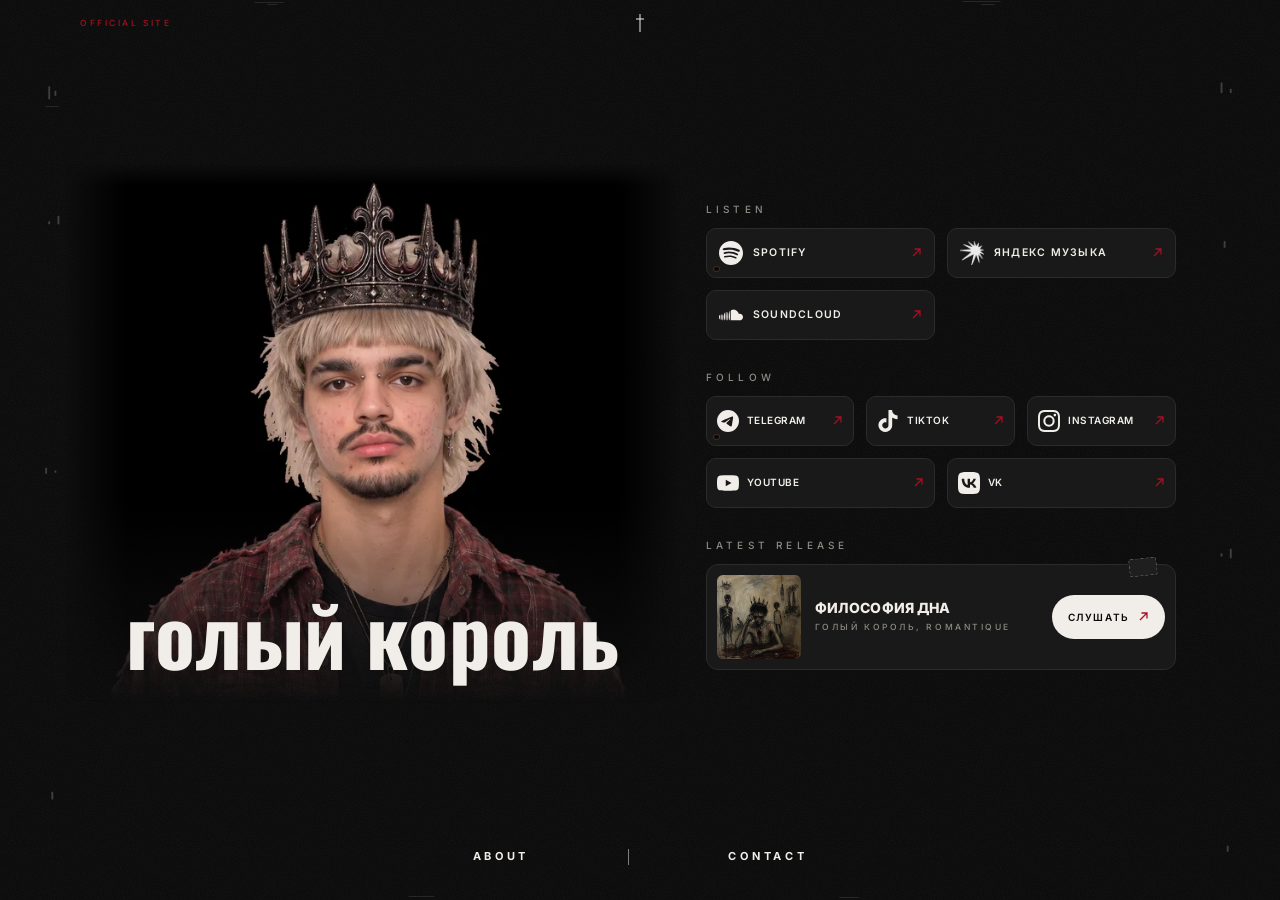
==== index.html @ f4044fd4 "Add files via upload" ====
<!doctype html>
<html lang="ru" data-theme="king">
<head>
<meta charset="utf-8">
<meta name="viewport" content="width=device-width, initial-scale=1, viewport-fit=cover">
<meta http-equiv="Content-Security-Policy" content="default-src 'none'; img-src 'self' data:; style-src 'self'; font-src 'self'; script-src 'self'; connect-src 'self'; base-uri 'none'; form-action 'none'">
<meta name="referrer" content="strict-origin-when-cross-origin">
<title>голый король</title>
<meta name="description" content="голый король — официальный сайт. Музыка, соцсети и новые релизы.">
<meta name="theme-color" content="#080808">
<link rel="canonical" href="https://realnakedking.github.io/">
<meta property="og:type" content="website">
<meta property="og:site_name" content="голый король">
<meta property="og:title" content="голый король">
<meta property="og:description" content="голый король — официальный сайт. Музыка, соцсети и новые релизы.">
<meta property="og:url" content="https://realnakedking.github.io/">
<meta property="og:image" content="https://realnakedking.github.io/assets/img/og.jpg">
<meta property="og:image:width" content="1200">
<meta property="og:image:height" content="630">
<meta name="twitter:card" content="summary_large_image">
<meta name="twitter:image" content="https://realnakedking.github.io/assets/img/og.jpg">
<link rel="icon" href="favicon.ico" sizes="32x32">
<link rel="apple-touch-icon" href="assets/img/apple-touch-icon.png">
<link rel="preload" href="assets/fonts/anton-latin.woff2" as="font" type="font/woff2" crossorigin>
<link rel="preload" href="assets/fonts/inter-latin.woff2" as="font" type="font/woff2" crossorigin>
<link rel="preload" as="image" type="image/webp" imagesrcset="assets/img/home-720.webp 720w, assets/img/home-1040.webp 1040w, assets/img/home-1520.webp 1520w" imagesizes="(min-width: 900px) 700px, (min-width: 460px) 530px, 115vw">
<link rel="stylesheet" href="assets/css/site.css?v=341fe3b36c">
<noscript><link rel="stylesheet" href="assets/css/noscript.css?v=341fe3b36c"></noscript>
</head>
<body class="page-home">
<div class="page">
<svg class="specks" aria-hidden="true" viewBox="0 0 390 1000" preserveAspectRatio="none" fill="none" stroke="currentColor" stroke-width="0.6" stroke-linecap="round"><path d="M3 96v14M5 101v5M2 118h4M6 240v9M3 246v3M384 92v11M387 99v4M385 268v7M2 520v6M5 523v2M387 610v10M384 615v3M4 880v8M386 940v6M70 3h9M74 5h3M300 2h12M306 5h4M120 996h8M260 997h6"/></svg>
<div class="topline">
<span class="topline__side">Official site</span>
<svg class="topline__cross" aria-hidden="true" width="10" height="18" viewBox="0 0 10 18" fill="none" stroke="currentColor" stroke-width="1"><path d="M5 0v18M1 5h8"/></svg>
<span class="topline__side topline__side--right"></span>
</div>
<main class="home">
<div class="hero">
<picture><source type="image/webp" srcset="assets/img/home-720.webp 720w, assets/img/home-1040.webp 1040w, assets/img/home-1520.webp 1520w" sizes="(min-width: 900px) 700px, (min-width: 460px) 530px, 115vw"><img draggable="false" class="hero__photo" src="assets/img/home-1040.jpg" alt="голый король" width="1520" height="1377" fetchpriority="high" decoding="async"></picture>
<h1 class="hero__title">голый король</h1>
</div>
<div class="sections">
<section>
<h2 class="label">Listen</h2>
<div class="links links--listen"><a class="btn" href="https://open.spotify.com/artist/0CNTZNeSnclI1Tsh0N5MrR" target="_blank" rel="noopener"><img draggable="false" class="btn__icon" src="assets/icons/spotify.svg" alt="" width="24" height="24" decoding="async"><span class="btn__text">Spotify</span><svg class="arrow" aria-hidden="true" width="11" height="11" viewBox="0 0 11 11" fill="none" stroke="currentColor" stroke-width="1.3"><path d="M2 9 9 2M3.5 2H9v5.5"/></svg></a><a class="btn" href="https://music.yandex.ru/artist/26700746" target="_blank" rel="noopener"><img draggable="false" class="btn__icon" src="assets/icons/yandexmusic.png" alt="" width="24" height="24" decoding="async"><span class="btn__text">Яндекс Музыка</span><svg class="arrow" aria-hidden="true" width="11" height="11" viewBox="0 0 11 11" fill="none" stroke="currentColor" stroke-width="1.3"><path d="M2 9 9 2M3.5 2H9v5.5"/></svg></a><a class="btn" href="https://on.soundcloud.com/kks88gfHTuc4IK0EWJ" target="_blank" rel="noopener"><img draggable="false" class="btn__icon" src="assets/icons/soundcloud.svg" alt="" width="24" height="24" decoding="async"><span class="btn__text">SoundCloud</span><svg class="arrow" aria-hidden="true" width="11" height="11" viewBox="0 0 11 11" fill="none" stroke="currentColor" stroke-width="1.3"><path d="M2 9 9 2M3.5 2H9v5.5"/></svg></a></div>
</section>
<section>
<h2 class="label">Follow</h2>
<div class="links links--follow cols-5"><a class="btn btn--follow" href="https://t.me/realnakedking" target="_blank" rel="noopener"><img draggable="false" class="btn__icon" src="assets/icons/telegram.svg" alt="" width="24" height="24" decoding="async"><span class="btn__text">Telegram</span><svg class="arrow" aria-hidden="true" width="11" height="11" viewBox="0 0 11 11" fill="none" stroke="currentColor" stroke-width="1.3"><path d="M2 9 9 2M3.5 2H9v5.5"/></svg></a><a class="btn btn--follow" href="https://www.tiktok.com/@realnakedking" target="_blank" rel="noopener"><img draggable="false" class="btn__icon" src="assets/icons/tiktok.svg" alt="" width="24" height="24" decoding="async"><span class="btn__text">TikTok</span><svg class="arrow" aria-hidden="true" width="11" height="11" viewBox="0 0 11 11" fill="none" stroke="currentColor" stroke-width="1.3"><path d="M2 9 9 2M3.5 2H9v5.5"/></svg></a><a class="btn btn--follow" href="https://www.instagram.com/realnakedking" target="_blank" rel="noopener"><img draggable="false" class="btn__icon" src="assets/icons/instagram.svg" alt="" width="24" height="24" decoding="async"><span class="btn__text">Instagram</span><svg class="arrow" aria-hidden="true" width="11" height="11" viewBox="0 0 11 11" fill="none" stroke="currentColor" stroke-width="1.3"><path d="M2 9 9 2M3.5 2H9v5.5"/></svg></a><a class="btn btn--follow" href="https://youtube.com/@realnakedking" target="_blank" rel="noopener"><img draggable="false" class="btn__icon" src="assets/icons/youtube.svg" alt="" width="24" height="24" decoding="async"><span class="btn__text">YouTube</span><svg class="arrow" aria-hidden="true" width="11" height="11" viewBox="0 0 11 11" fill="none" stroke="currentColor" stroke-width="1.3"><path d="M2 9 9 2M3.5 2H9v5.5"/></svg></a><a class="btn btn--follow" href="https://vk.ru/realnakedking" target="_blank" rel="noopener"><img draggable="false" class="btn__icon" src="assets/icons/vk.svg" alt="" width="24" height="24" decoding="async"><span class="btn__text">VK</span><svg class="arrow" aria-hidden="true" width="11" height="11" viewBox="0 0 11 11" fill="none" stroke="currentColor" stroke-width="1.3"><path d="M2 9 9 2M3.5 2H9v5.5"/></svg></a></div>
</section>
<section class="release is-pending" data-release data-show="out" data-mode="auto" data-at="2026-10-01T21:00:00.000Z" data-ping="ping.txt">
<h2 class="label"><span data-state="soon">Скоро релиз</span><span data-state="out">Latest release</span></h2>
<div class="release__card">
<img draggable="false" class="release__cover" src="assets/img/cover-filosofiya-dna.webp" alt="Обложка: Философия Дна" width="152" height="152" loading="lazy" decoding="async">
<div class="release__meta">
<p class="kicker" data-state="soon">Скоро · 2 октября</p>
<p class="release__title">Философия Дна</p>
<p class="kicker">голый король, romantique</p>
</div>
<a class="pill release__listen" data-state="out" href="https://music.yandex.ru/album/44196937" target="_blank" rel="noopener">Слушать <svg class="arrow" aria-hidden="true" width="11" height="11" viewBox="0 0 11 11" fill="none" stroke="currentColor" stroke-width="1.3"><path d="M2 9 9 2M3.5 2H9v5.5"/></svg></a>

</div>
</section>
<script src="assets/js/release.js?v=341fe3b36c"></script>
</div>
</main>
<footer class="footer"><nav class="nav" aria-label="Разделы сайта"><a class="nav__link" href="about/">About</a><span class="nav__sep" aria-hidden="true"></span><a class="nav__link" href="contact/">Contact</a></nav></footer>
</div>
</body>
</html>
---- assets/css/site.css ----
/* голый король — оформление сайта (тёмная тема) */

@font-face {
  font-family: "Anton";
  src: url("../fonts/anton-latin.woff2") format("woff2");
  font-weight: 400;
  font-style: normal;
  font-display: swap;
}
@font-face {
  font-family: "Anton";
  src: url("../fonts/oswald-cyrillic.woff2") format("woff2");
  font-weight: 400;
  font-style: normal;
  font-display: swap;
  unicode-range: U+0301, U+0400-045F, U+0490-0491, U+04B0-04B1, U+2116;
}
@font-face {
  font-family: "Inter";
  src: url("../fonts/inter-latin.woff2") format("woff2");
  font-weight: 100 900;
  font-style: normal;
  font-display: swap;
  unicode-range: U+0000-00FF, U+0131, U+0152-0153, U+02BB-02BC, U+02C6, U+02DA, U+02DC, U+0304, U+0308, U+0329, U+2000-206F, U+20AC, U+2122, U+2191, U+2193, U+2212, U+2215, U+FEFF, U+FFFD;
}
@font-face {
  font-family: "Inter";
  src: url("../fonts/inter-cyrillic.woff2") format("woff2");
  font-weight: 100 900;
  font-style: normal;
  font-display: swap;
  unicode-range: U+0301, U+0400-045F, U+0490-0491, U+04B0-04B1, U+2116;
}

:root {
  --bg: #080808;
  --ink: #F1EEE9;
  --line: #2b2b2b;
  --line-strong: #4a4a4a;
  --mute: #8f8b85;
  --red: #A60F20;
  --card: #191919;
  --card-hover: #222222;
  --sans: "Inter", -apple-system, BlinkMacSystemFont, "Segoe UI", Roboto, "Helvetica Neue", Arial, sans-serif;
  --display: "Anton", Impact, "Arial Narrow Bold", "Helvetica Neue", sans-serif;
  /* Единица масштаба главного экрана: макет нарисован при ширине 390. */
  --u: calc(min(100vw, 460px) / 390);
}

* { box-sizing: border-box; }
html { -webkit-text-size-adjust: 100%; text-size-adjust: 100%; }
body {
  margin: 0;
  background: var(--bg);
  color: var(--ink);
  font-family: var(--sans);
  font-size: 15px;
  line-height: 1.5;
  -webkit-font-smoothing: antialiased;
  -moz-osx-font-smoothing: grayscale;
}
/* Фото чуть шире экрана телефона: лишнее обрезается, горизонтальной прокрутки нет. */
html, body { overflow-x: hidden; }
@supports (overflow: clip) {
  html, body { overflow-x: clip; }
}
a { color: inherit; text-decoration: none; -webkit-tap-highlight-color: transparent; }
a:focus-visible { outline: 2px solid var(--ink); outline-offset: 3px; border-radius: 4px; }
img, svg { display: block; }
/* Сайт «статичный»: картинки и значки нельзя зажать, вытащить или сохранить — долгое нажатие
   на них ничего не открывает, а нажатие по значку в кнопке достаётся самой кнопке. */
img, svg {
  pointer-events: none;
  -webkit-user-select: none;
  user-select: none;
  -webkit-user-drag: none;
  -webkit-touch-callout: none;
}
/* Долгое нажатие на кнопку или ссылку не поднимает её «карточкой» с предпросмотром. */
a, button { -webkit-touch-callout: none; -webkit-user-select: none; user-select: none; }
/* Оформление не выделяется; текст биографии и адрес почты выделить и скопировать можно. */
body { -webkit-touch-callout: none; -webkit-user-select: none; user-select: none; }
.prose, .card__value, .sub__lead { -webkit-user-select: text; user-select: text; }
h1, h2, p { margin: 0; }
.arrow { flex: none; }

.page {
  position: relative;
  width: 100%;
  max-width: 460px;
  min-height: 100vh;
  min-height: 100svh;
  margin: 0 auto;
  display: flex;
  flex-direction: column;
}
.specks {
  position: absolute;
  inset: 0;
  width: 100%;
  height: 100%;
  pointer-events: none;
  opacity: 0.4;
}

/* ---------- Верхняя строка ---------- */
.topline {
  position: relative;
  display: flex;
  align-items: center;
  justify-content: space-between;
  gap: 8px;
  padding: calc(14px + env(safe-area-inset-top, 0px)) 24px 0;
  font-size: 8.5px;
  font-weight: 500;
  line-height: 1;
  letter-spacing: 0.3em;
  text-transform: uppercase;
  white-space: pre;
}
.topline__side { flex: 1; min-width: 0; }
.topline__side--right { text-align: right; }
/* Координаты: на телефоне широта и долгота стоят в две строки, на компьютере — в одну. */
.topline__part { display: block; white-space: nowrap; }
.topline__part + .topline__part { margin-top: 5px; }

/* ---------- Главный экран ---------- */
.home { position: relative; display: flex; flex-direction: column; }
.hero {
  position: relative;
  width: calc(var(--u) * 390);
  height: calc(var(--u) * 408);
  margin: 0 auto;
}
.hero__photo {
  -webkit-mask-image: linear-gradient(to bottom, transparent 0, #000 4%, #000 60%, transparent 97%), linear-gradient(to right, transparent 0, #000 10%, #000 90%, transparent 100%);
  -webkit-mask-composite: source-in;
  mask-image: linear-gradient(to bottom, transparent 0, #000 4%, #000 60%, transparent 97%), linear-gradient(to right, transparent 0, #000 10%, #000 90%, transparent 100%);
  mask-composite: intersect;
}
.hero .hero__photo {
  position: absolute;
  left: calc(var(--u) * -28);
  top: calc(var(--u) * 6);
  width: calc(var(--u) * 446);
  height: calc(var(--u) * 404);
  object-fit: cover;
}
.hero__title {
  position: absolute;
  left: 0;
  right: 0;
  top: calc(var(--u) * 318);
  text-align: center;
  font-family: var(--display);
  font-weight: 400;
  font-size: calc(var(--u) * 60);
  line-height: 1;
  letter-spacing: 0.005em;
  white-space: nowrap;
}
/* Росчерк привязан к надписи: размеры в долях её кегля, положение утверждено на макете. */
.hero__sig {
  position: absolute;
  left: calc(50% + 0.265em);
  top: 0.531em;
  width: 1.449em;
  height: 0.653em;
  filter: invert(1);
  mix-blend-mode: difference;
  pointer-events: none;
  -webkit-user-select: none;
  user-select: none;
}

.sections {
  position: relative;
  display: flex;
  flex-direction: column;
  gap: 28px;
  padding: 6px 22px 0;
}
.label {
  margin: 0 0 14px;
  font-size: 10px;
  font-weight: 500;
  line-height: 1;
  letter-spacing: 0.42em;
  text-transform: uppercase;
  color: var(--mute);
}

/* ---------- Кнопки-ссылки ---------- */
.links { display: grid; grid-template-columns: repeat(2, minmax(0, 1fr)); gap: 10px; }
.btn {
  display: flex;
  align-items: center;
  gap: 10px;
  min-height: 50px;
  padding: 6px 12px;
  border: 1px solid var(--line);
  border-radius: 10px;
  background: var(--card);
  font-size: 10.5px;
  font-weight: 600;
  line-height: 1.25;
  letter-spacing: 0.12em;
  text-transform: uppercase;
  transition: background-color 0.15s ease, border-color 0.15s ease;
}
.btn__icon { flex: none; width: 24px; height: 24px; object-fit: contain; }
.btn__icon--mono {
  display: flex;
  align-items: center;
  justify-content: center;
  border-radius: 7px;
  background: var(--ink);
  color: var(--bg);
  font-size: 9px;
  font-weight: 700;
  letter-spacing: 0.02em;
}
.btn__text { flex: 1; min-width: 0; overflow-wrap: break-word; }
.btn--ink { border-color: var(--ink); }
@media (hover: hover) {
  .btn:hover { background: var(--card-hover); border-color: var(--line-strong); }
  .btn--ink:hover { border-color: var(--ink); }
  .pill:hover { background: #fff; }
  .nav__link:hover, .subtop__back:hover { opacity: 0.6; }
  a.contact__row:hover .contact__val { opacity: 0.6; }
}
.btn:active { background: var(--card-hover); }

.links--follow.cols-1 { grid-template-columns: minmax(0, 1fr); }
.links--follow.cols-2 { grid-template-columns: repeat(2, minmax(0, 1fr)); }
.links--follow.cols-3 { grid-template-columns: repeat(3, minmax(0, 1fr)); }
.links--follow.cols-4 { grid-template-columns: repeat(4, minmax(0, 1fr)); }
.btn--follow {
  flex-direction: column;
  justify-content: center;
  gap: 8px;
  min-height: 66px;
  padding: 8px 4px;
  font-size: 8.5px;
  letter-spacing: 0.1em;
  text-align: center;
}
.btn--follow .btn__icon { width: 22px; height: 22px; }
.btn--follow .btn__text { flex: none; max-width: 100%; }
.btn--follow .arrow { display: none; }

/* ---------- Карточка релиза ---------- */
.release[data-show="soon"] [data-state="out"],
.release[data-show="out"] [data-state="soon"] { display: none; }
.release.is-pending { visibility: hidden; }
.release__card {
  display: flex;
  flex-wrap: wrap;
  align-items: center;
  gap: 12px 14px;
  padding: 10px;
  border: 1px solid var(--line);
  border-radius: 12px;
  background: var(--card);
}
.release__cover {
  flex: none;
  width: 76px;
  height: 76px;
  border-radius: 6px;
  object-fit: cover;
  background: #1b1b1b;
}
.release__cover--empty {
  display: flex;
  align-items: center;
  justify-content: center;
  text-align: center;
  color: #9a9a9a;
  font-size: 8px;
  font-weight: 600;
  line-height: 1.3;
  letter-spacing: 0.14em;
  text-transform: uppercase;
}
.release__meta { flex: 1 1 96px; min-width: 0; display: flex; flex-direction: column; gap: 7px; }
.kicker {
  font-size: 8.5px;
  font-weight: 500;
  line-height: 1.2;
  letter-spacing: 0.3em;
  text-transform: uppercase;
  color: var(--mute);
}
.release__title {
  font-size: 19px;
  font-weight: 800;
  line-height: 1.05;
  letter-spacing: 0.01em;
  text-transform: uppercase;
  overflow-wrap: anywhere;
}
.pill {
  flex: none;
  display: inline-flex;
  align-items: center;
  justify-content: center;
  gap: 8px;
  min-height: 44px;
  padding: 0 16px;
  border-radius: 22px;
  background: var(--ink);
  color: var(--bg);
  font-size: 10px;
  font-weight: 600;
  line-height: 1;
  letter-spacing: 0.16em;
  text-transform: uppercase;
  transition: background-color 0.15s ease;
}
.release__presave { flex: 1 1 100%; display: grid; grid-template-columns: repeat(2, minmax(0, 1fr)); gap: 10px; }
.release__presave.cols-1 { grid-template-columns: minmax(0, 1fr); }
.release__presave .btn { min-height: 46px; font-size: 9.5px; letter-spacing: 0.1em; }
.release__presave .btn__icon { width: 22px; height: 22px; }

/* ---------- Нижняя навигация ---------- */
.footer {
  position: relative;
  margin-top: auto;
  padding: 14px 22px calc(18px + env(safe-area-inset-bottom, 0px));
}
.nav { display: flex; align-items: center; justify-content: space-around; }
.nav__link {
  padding: 14px 6px;
  font-size: 10px;
  font-weight: 700;
  line-height: 1;
  letter-spacing: 0.34em;
  text-transform: uppercase;
  transition: opacity 0.15s ease;
}
.nav__sep { width: 1px; height: 16px; background: var(--ink); opacity: 0.5; }

/* ---------- About и Contact ---------- */
.subtop {
  display: flex;
  align-items: center;
  justify-content: space-between;
  padding: calc(8px + env(safe-area-inset-top, 0px)) 24px 0;
  font-size: 9px;
  font-weight: 500;
  line-height: 1;
  letter-spacing: 0.3em;
  text-transform: uppercase;
}
.subtop__back { display: inline-flex; align-items: center; gap: 8px; padding: 16px 0; font-weight: 600; transition: opacity 0.15s ease; }
.sub { display: flex; flex-direction: column; }
.sub__photo { position: relative; height: calc(var(--u) * 330); overflow: hidden; }
.sub__photo .hero__photo {
  position: absolute;
  left: calc(var(--u) * 12);
  top: 0;
  width: calc(var(--u) * 366);
  height: calc(var(--u) * 332);
  object-fit: cover;
}
.sub__body { display: flex; flex-direction: column; gap: 22px; padding: 0 24px 24px; }
.sub--contact .sub__body { padding-top: 48px; }
.sub__title {
  font-family: var(--display);
  font-weight: 400;
  font-size: 64px;
  line-height: 1;
  text-transform: uppercase;
  overflow-wrap: anywhere;
}
.prose { color: #cfcbc5; font-size: 15px; line-height: 1.6; overflow-wrap: anywhere; }
.prose p + p { margin-top: 1.25em; }
.prose strong { font-weight: 600; color: var(--ink); }
.sub--about .prose { max-width: 34em; }
.sub__lead { max-width: 30em; color: #cfcbc5; font-size: 15px; line-height: 1.55; overflow-wrap: break-word; }

/* Блоки контактов: та же рамка и фон, что у кнопок и карточки релиза на главной. */
.cards { display: flex; flex-direction: column; gap: 10px; }
.card {
  display: flex;
  flex-wrap: wrap;
  align-items: center;
  gap: 12px 14px;
  padding: 14px;
  border: 1px solid var(--line);
  border-radius: 12px;
  background: var(--card);
}
.card__icon { flex: none; width: 26px; height: 26px; object-fit: contain; }
.card__icon--mono {
  display: flex;
  align-items: center;
  justify-content: center;
  border-radius: 7px;
  background: var(--ink);
  color: var(--bg);
  font-size: 9px;
  font-weight: 700;
}
.card__text { flex: 1 1 150px; min-width: 0; display: flex; flex-direction: column; gap: 7px; }
.card__value { font-size: 15px; font-weight: 600; line-height: 1.25; overflow-wrap: anywhere; }
.card__action { flex: 1 1 100%; min-height: 46px; }
@media (min-width: 480px) {
  .card__action { flex: none; min-width: 132px; }
}
.block { padding-top: 22px; border-top: 1px solid var(--line); }
.block .label { margin-bottom: 10px; }
.contact { display: flex; flex-direction: column; border-top: 1px solid var(--line); }
.contact__row {
  display: flex;
  align-items: center;
  gap: 14px;
  min-height: 56px;
  padding: 16px 0;
  border-bottom: 1px solid var(--line);
}
.contact__key {
  flex: none;
  width: 92px;
  font-size: 9px;
  font-weight: 500;
  line-height: 1.2;
  letter-spacing: 0.3em;
  text-transform: uppercase;
  color: var(--mute);
  overflow-wrap: anywhere;
}
.contact__val { flex: 1; min-width: 0; font-size: 15px; font-weight: 600; line-height: 1.25; overflow-wrap: anywhere; transition: opacity 0.15s ease; }

/* ---------- Телефоны: названия площадок должны помещаться без разрыва слова ---------- */
@media (max-width: 899px) {
  .links--listen .btn { gap: 8px; padding: 6px 10px; font-size: 10px; letter-spacing: 0.09em; }
}

/* ---------- Очень узкие телефоны ---------- */
@media (max-width: 359px) {
  .sections { padding-left: 16px; padding-right: 16px; }
  .topline { padding-left: 16px; padding-right: 16px; letter-spacing: 0.22em; }
  .links--listen .btn { gap: 7px; padding: 6px 8px; font-size: 9px; letter-spacing: 0.04em; }
  .links--listen .arrow { display: none; }
  .btn--follow { padding: 8px 2px; font-size: 7px; letter-spacing: 0.02em; }
  .release__presave .btn { gap: 7px; padding: 6px 8px; font-size: 8.5px; letter-spacing: 0.04em; }
  .release__presave .arrow { display: none; }
  .release__listen { flex: 1 1 100%; }
}

/* ---------- Компьютер ---------- */
@media (min-width: 900px) {
  :root { --u: clamp(1.15px, calc(42vw / 390), 1.55px); }
  .page { max-width: 1200px; }
  .topline { padding-left: 40px; padding-right: 40px; }
  .home {
    flex: 1;
    flex-direction: row;
    align-items: center;
    justify-content: center;
    gap: 64px;
    padding: 24px 40px 0;
  }
  .hero { flex: none; margin: 0; }
  .sections { flex: 0 1 470px; min-width: 0; gap: 32px; padding: 0; }
  .links { gap: 12px; }
  .links--follow.cols-3, .links--follow.cols-4 { grid-template-columns: repeat(2, minmax(0, 1fr)); }
  .btn--follow {
    flex-direction: row;
    justify-content: flex-start;
    gap: 10px;
    min-height: 50px;
    padding: 6px 12px;
    font-size: 10px;
    text-align: left;
  }
  .btn--follow .btn__text { flex: 1; }
  .btn--follow .arrow { display: block; }
  .release__cover { width: 84px; height: 84px; }
  .footer { width: 100%; max-width: 520px; margin-left: auto; margin-right: auto; padding: 20px 40px 24px; }
  .nav__link { font-size: 11px; }

  .subtop { padding-left: 40px; padding-right: 40px; }
  .page-sub .page { max-width: 1040px; }
  .sub { flex: 1; justify-content: center; }
  .sub--about { flex-direction: row; align-items: center; gap: 56px; padding: 24px 40px; }
  .sub--about .sub__photo { flex: 0 0 46%; height: calc(var(--u) * 360); }
  .sub--about .sub__photo .hero__photo { left: 0; width: 100%; height: 100%; }
  .sub--about { align-items: flex-start; }
  .sub--about .sub__photo { position: sticky; top: 24px; }
  .sub--about .sub__body { flex: 1; min-width: 0; padding: 24px 0 0; }
  .sub--contact { width: 100%; max-width: 640px; margin: 0 auto; }
  .sub--contact .sub__body { padding: 24px 40px; }
  .sub__title { font-size: 88px; }
  .page-sub .footer { max-width: 520px; }
}

/* Координаты в одну строку — только на компьютере с мышью. На любом телефоне и планшете,
   в том числе повёрнутом набок, они остаются в две строки. */
@media (min-width: 900px) and (hover: hover) and (pointer: fine) {
  .topline__part { display: inline; }
  .topline__part + .topline__part { margin-top: 0; margin-left: 2em; }
}

@media (prefers-reduced-motion: reduce) {
  * { transition: none !important; }
}

/* FOLLOW из 5 кнопок: телефон — пять в ряд, компьютер — три сверху и две снизу */
.links--follow.cols-5 { grid-template-columns: repeat(5, minmax(0, 1fr)); }
.links--follow.cols-5 .btn--follow { padding: 8px 2px; letter-spacing: 0.03em; font-size: 8px; }
@media (min-width: 900px) {
  .links--follow.cols-5 { grid-template-columns: repeat(6, minmax(0, 1fr)); }
  .links--follow.cols-5 > * { grid-column: span 2; }
  .links--follow.cols-5 > :nth-child(n+4) { grid-column: span 3; }
  .links--follow.cols-5 .btn--follow { padding: 6px 10px; gap: 8px; letter-spacing: 0.05em; font-size: 10px; }
  .links--follow.cols-5 .btn__text { white-space: nowrap; }
}
@media (max-width: 359px) {
  .links--follow.cols-5 { gap: 6px; }
  .links--follow.cols-5 .btn--follow { font-size: 7px; letter-spacing: 0; }
}

/* ---------- Потёртости: зерно, царапины, заплатка (тёмная тема) ---------- */
body {
  background-image:
    url("data:image/svg+xml,%3Csvg xmlns='http://www.w3.org/2000/svg' width='220' height='220'%3E%3Cfilter id='n'%3E%3CfeTurbulence type='fractalNoise' baseFrequency='.85' numOctaves='2' stitchTiles='stitch'/%3E%3CfeColorMatrix values='0 0 0 0 1 0 0 0 0 1 0 0 0 0 1 0 0 0 .05 0'/%3E%3C/filter%3E%3Crect width='100%25' height='100%25' filter='url(%23n)'/%3E%3C/svg%3E");
}
.specks { color: var(--ink); opacity: 0.22; }
.arrow { color: var(--red); }
.topline__side:first-child { color: var(--red); }
/* заплатка на карточке релиза */
.release__card { position: relative; }
.release__card::after {
  content: "";
  position: absolute;
  top: -7px;
  right: 18px;
  width: 26px;
  height: 16px;
  background: #1f1f1f;
  border: 1px dashed #5a5650;
  border-radius: 2px;
  transform: rotate(-6deg);
  pointer-events: none;
}
/* дырка-прожог в углу кнопки Spotify */
.links .btn:first-child { position: relative; }
.links .btn:first-child::before {
  content: "";
  position: absolute;
  left: 7px;
  bottom: 6px;
  width: 5px;
  height: 4px;
  border-radius: 50% 40% 55% 45%;
  background: var(--bg);
  box-shadow: 0 0 0 1px #3a2a22;
  pointer-events: none;
}
img[src*="yandexmusic.png"] { filter: invert(1); }
.release__title { font-size: 14px; overflow-wrap: break-word; }
---- assets/css/noscript.css ----
/* Если скрипты отключены, карточка релиза показывается в состоянии на момент публикации. */
.release.is-pending { visibility: visible; }
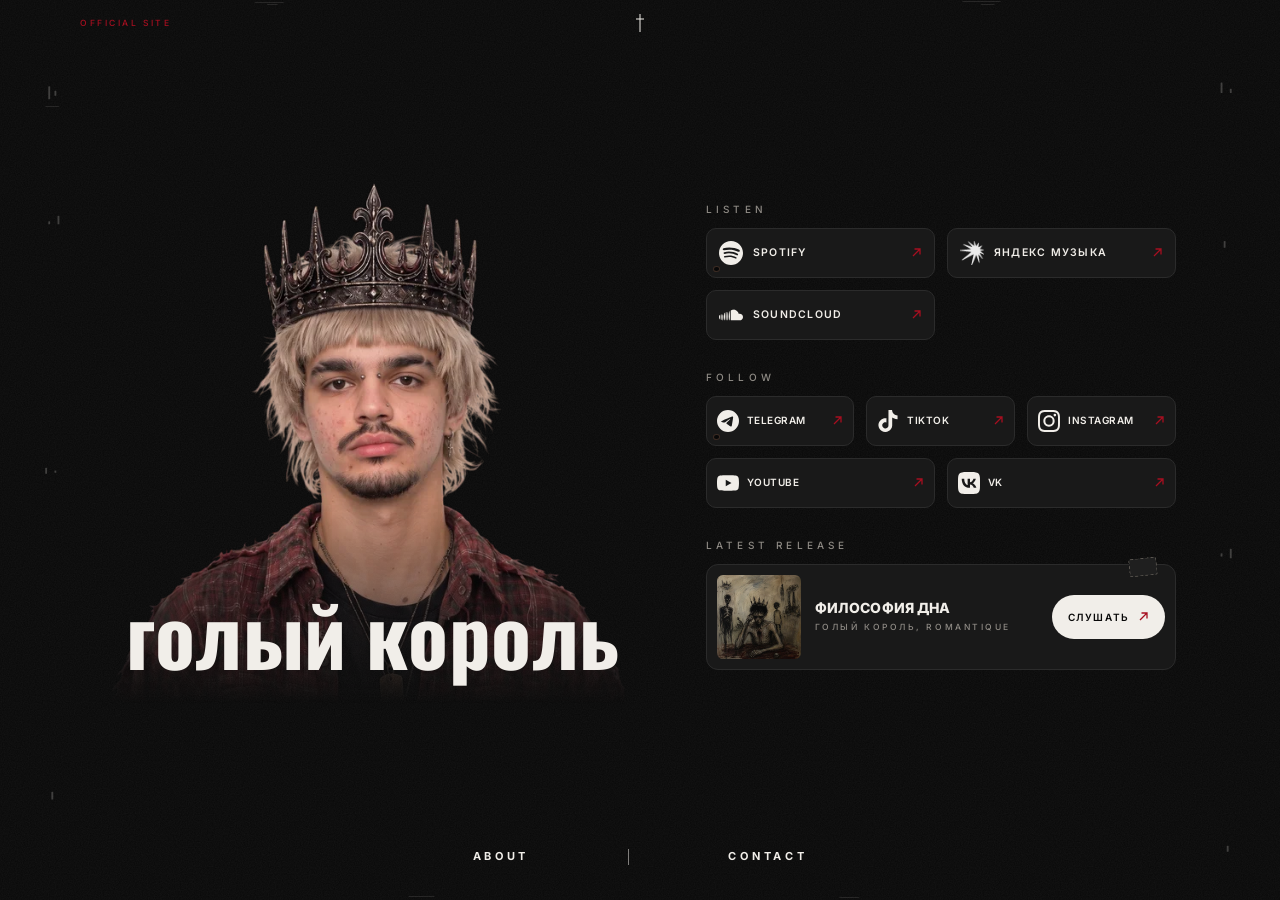
==== commit 4505730e: "Add files via upload" ====
--- a/index.html
+++ b/index.html
@@ -58,7 +58,7 @@
 <p class="release__title">Философия Дна</p>
 <p class="kicker">голый король, romantique</p>
 </div>
-<a class="pill release__listen" data-state="out" href="https://music.yandex.ru/album/44196937" target="_blank" rel="noopener">Слушать <svg class="arrow" aria-hidden="true" width="11" height="11" viewBox="0 0 11 11" fill="none" stroke="currentColor" stroke-width="1.3"><path d="M2 9 9 2M3.5 2H9v5.5"/></svg></a>
+<a class="pill release__listen" data-state="out" href="https://zvonko.link/filosofiadna" target="_blank" rel="noopener">Слушать <svg class="arrow" aria-hidden="true" width="11" height="11" viewBox="0 0 11 11" fill="none" stroke="currentColor" stroke-width="1.3"><path d="M2 9 9 2M3.5 2H9v5.5"/></svg></a>
 
 </div>
 </section>
